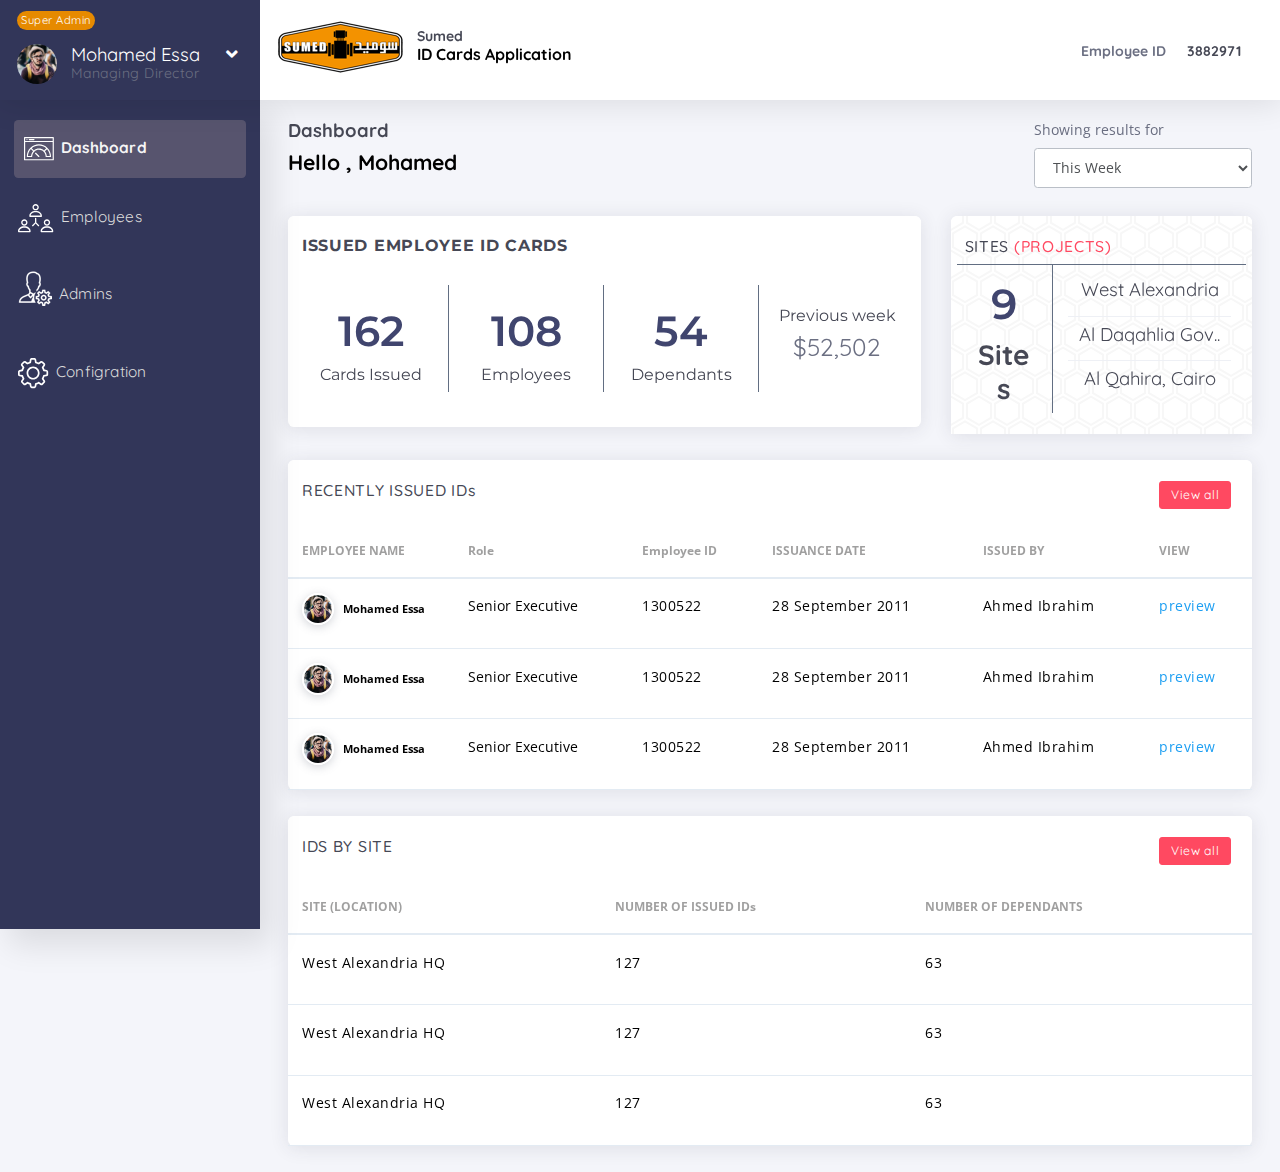
==== index.html @ d2840c63 "admin" ====
<!DOCTYPE html>
<html class="loading" lang="en" data-textdirection="ltr">
<!-- BEGIN: Head-->

<head>
    <meta http-equiv="Content-Type" content="text/html; charset=UTF-8">
    <meta http-equiv="X-UA-Compatible" content="IE=edge">
    <meta name="viewport" content="width=device-width, initial-scale=1.0, user-scalable=0, minimal-ui">
    <meta name="description" content="Modern admin is super flexible, powerful, clean &amp; modern responsive bootstrap 4 admin template with unlimited possibilities with bitcoin dashboard.">
    <meta name="keywords" content="admin template, modern admin template, dashboard template, flat admin template, responsive admin template, web app, crypto dashboard, bitcoin dashboard">
    <meta name="author" content="PIXINVENT">
    <title>Dashboard </title>
    <link rel="apple-touch-icon" href="images/ico/apple-icon-120.png">
    <link rel="shortcut icon" type="image/x-icon" href="images/ico/favicon.ico">
    <link href="https://fonts.googleapis.com/css?family=Open+Sans:300,300i,400,400i,600,600i,700,700i%7CQuicksand:300,400,500,700" rel="stylesheet">
    <link href="https://fonts.googleapis.com/css?family=Montserrat:400,700,800,900&display=swap" rel="stylesheet">
    <!-- BEGIN: Vendor CSS-->
    <link rel="stylesheet" type="text/css" href="css/vendors.min.css">
    <link rel="stylesheet" href="https://cdnjs.cloudflare.com/ajax/libs/font-awesome/5.11.2/css/all.min.css">
    <!-- END: Vendor CSS-->
    <link rel="icon" href="images/sumed.png">
    <!-- BEGIN: Theme CSS-->
    <link rel="stylesheet" type="text/css" href="css/bootstrap.css">
    <link rel="stylesheet" type="text/css" href="css/bootstrap-extended.css">
    <link rel="stylesheet" type="text/css" href="css/colors.css">
    <link rel="stylesheet" type="text/css" href="css/components.css">
    <link rel="stylesheet" href="css/style.css">
    <!-- END: Theme CSS-->

    <!-- BEGIN: Page CSS-->
    <link rel="stylesheet" type="text/css" href="css/vertical-menu-modern.css">
    <!-- END: Page CSS-->

</head>
<!-- END: Head-->

<!-- BEGIN: Body-->

<body class="vertical-layout vertical-menu-modern 2-columns   fixed-navbar" data-open="click" data-menu="vertical-menu-modern" data-col="2-columns">

    <!-- BEGIN: Header-->
    <nav class="header-navbar navbar-expand-lg navbar navbar-with-menu navbar-without-dd-arrow fixed-top navbar-semi-dark navbar-shadow">
        <div class="navbar-wrapper">
            <div class="navbar-header">
                <ul class="nav navbar-nav flex-row">
                    <li class="nav-item mobile-menu d-lg-none mr-auto"><a class="nav-link nav-menu-main menu-toggle hidden-xs" href="#"><i class="fa fa-align-justify"></i></a></li>
                    <li class="nav-item mr-auto">
                        <p class="badge bYellow">Super Admin</p>
                        <div class="media">
                            <img src="images/avat.jpg" class="mr-1 imgReduis" width="40px" height="40px">
                            <div class="media-body accountC">
                                <h4 class="mt-0 mb-0 text-white">Mohamed Essa 
                                    <span class="hideSm pl-2"><i class="fa fa-angle-down"></i></span>
                                </h4>
                              <p>Managing Director</p>
                            </div>
                        </div>
                    </li>
                    <li class="nav-item d-lg-none"><a class="nav-link open-navbar-container" data-toggle="collapse" data-target="#navbar-mobile"><i class="fa fa-angle-down"></i></a></li>
                </ul>
            </div>
            <div class="navbar-container content">
                <div class="collapse navbar-collapse" id="navbar-mobile">
                    <ul class="nav navbar-nav mr-auto float-left">
                        <li class="nav-item d-none d-lg-block">
                            <div class="media pt-2">
                                <img src="images/sumed.png" class="mr-1 img-fluid">
                                <div class="media-body hedDashborad">
                                    <h6 class="mt-1 mb-0 font-weight-bold">Sumed</h6>
                                    <h5 class="font-weight-bold txtBlack">ID Cards Application</h5>
                                </div>
                            </div>
                        </li>
                    </ul>
                    <ul class="nav navbar-nav float-right mt-3 px-2 pb-1">
                        <li class="font-weight-bold">Employee ID</li>
                        <li class="pl-2 font-weight-bold text-dark">3882971</li>
                    </ul>
                </div>
            </div>
        </div>
    </nav>
    <!-- END: Header-->


    <!-- BEGIN: Main Menu-->

    <div class="main-menu menu-fixed menu-dark menu-accordion menu-shadow" data-scroll-to-active="true">
        <div class="main-menu-content">
            <ul class="navigation navigation-main" id="main-menu-navigation" data-menu="menu-navigation">
                <li class="nav-item mAcount"><a href="index.html"><span class="menu-title"><i class="fa fa-user fa-lg"></i> My Profile</span></a></li>
                <li class="nav-item mAcount"><a href="index.html"><span class="menu-title"><i class="fa fa-cog fa-lg"></i> Account Setting</span></a></li>
                <li class="nav-item mAcount"><a href="index.html"><span class="menu-title"><i class="fa fa-sign-in-alt fa-lg"></i> Logout</span></a></li>
                <li class="nav-item mt-2 active"><a href="index.html" ><img src="images/dashboard.svg" class="pr-1 py-1"><span class="menu-title">Dashboard</span></a>
                </li>
                <li class="nav-item"><a href="employees.html" ><img src="images/employees.svg" class="pr-1 py-1"><span class="menu-title">Employees</span></a>
                </li>
                <li class="nav-item"><a href="admins.html" ><img src="images/admin.png" class="pr-1 pb-1"><span class="menu-title">Admins</span></a>
                </li>
                <li class="nav-item"><a href="configration.html" ><img src="images/configration.svg" class="pr-1 py-1"><span class="menu-title">Configration</span></a>
                </li>
            </ul>
        </div>
    </div>

    <!-- END: Main Menu-->
    <!-- BEGIN: Content-->
    <div class="app-content content mt-2">
        <div class="content-overlay"></div>
        <div class="content-wrapper">
            <div class="content-header row">
            </div>
            <div class="content-body">
                <!-- Revenue, Hit Rate & Deals -->
                <div class="row">
                    <div class="col-md-9 col-12">
                        <h4 class="font-weight-bold">Dashboard</h4>
                        <h3 class="font-weight-bold txtBlack">Hello , Mohamed</h3>
                    </div>
                    <div class="col-md-3">
                        <div class="form-group">
                            <label for="exampleInputEmail1">Showing results for</label>
                            <select class="form-control" id="exampleFormControlSelect1">
                                <option>This Week</option>
                                <option>This Month</option>
                            </select>
                        </div>
                    </div>
                </div>
                <div class="row pt-1">
                    <div class="col-xl-8 col-12">
                        <div class="card">
                            <div class="card-header">
                                <h5 class="card-title font-weight-bold">ISSUED EMPLOYEE ID CARDS</h5>
                            </div>
                            <div class="card-content collapse show pt-2">
                                <div class="card-body pt-0">
                                    <div class="row mb-1 text-center">
                                        <div class="col-6 col-md-3 border-right pt-2">
                                            <h1 class="numColor">162</h1>
                                            <h5>Cards Issued</h5>
                                        </div>
                                        <div class="col-6 col-md-3 border-right pt-2">
                                            <h2 class="numColor">108 </h2>
                                            <h5>Employees</h5>
                                        </div>
                                        <div class="col-6 col-md-3 border-right pt-2">
                                            <h2 class="numColor">54 </h2>
                                            <h5>Dependants</h5>
                                        </div>
                                        <div class="col-6 col-md-3 pt-2">
                                            <h5>Previous week</h5>
                                            <h2 class="text-muted">$52,502</h2>
                                        </div>
                                    </div>
                                </div>
                            </div>
                        </div>
                    </div>
                    <div class="col-xl-4 col-12">
                        <div class="row">
                            <div class="col-md-12 col-12">
                                <div class="card pull-up">
                                    <div class="card-header bg-hexagons">
                                        <h4 class="card-title">SITES  <span class="danger">(PROJECTS)</span></h4>
                                    </div>
                                    <div class="card-content collapse show bg-hexagons">
                                        <div class="card-body pt-0">
                                            <div class="row text-center border-top">
                                                <div class="col-4 col-md-4 border-right">
                                                   <h1 class="pt-1 numColor">9</h1>
                                                   <h1 class="pt-1 font-weight-bold">Sites</h1>
                                                </div>
                                                <div class="col-8 col-md-8">
                                                    <h4 class="border-bottom py-1">West Alexandria</h4>
                                                    <h4 class="border-bottom pb-1">Al Daqahlia Gov..</h4>
                                                    <h4>Al Qahira, Cairo</h4>
                                                 </div>
                                            </div>
                                        </div>
                                    </div>
                                </div>
                            </div>
                        </div>
                    </div>
                </div>
                <!--/ Revenue, Hit Rate & Deals -->

                <!-- Total earning & Recent Sales  -->
                <div class="row">

                    <div id="recent-sales" class="col-12 col-md-12">
                        <div class="card">
                            <div class="card-header">
                                <h4 class="card-title font-we">RECENTLY ISSUED IDs <a class="btn btn-sm btn-danger float-right" href="recentID.html" >View all</a></h4>   
                            </div>
                            <div class="card-content mt-1">
                                <div class="table-responsive">
                                    <table id="recent-orders" class="table table-hover table-xl mb-0">
                                        <thead>
                                            <tr>
                                                <th class="border-top-0">EMPLOYEE NAME</th>
                                                <th class="border-top-0">Role</th>
                                                <th class="border-top-0">Employee ID</th>
                                                <th class="border-top-0">ISSUANCE DATE</th>
                                                <th class="border-top-0">ISSUED BY</th>
                                                <th class="border-top-0">VIEW</th>
                                            </tr>
                                        </thead>
                                        <tbody>
                                            <tr>
                                                <td class="text-truncate p-1">
                                                    <ul class="list-unstyled users-list m-0">
                                                        <li data-toggle="tooltip" data-popup="tooltip-custom" data-original-title="Kimberly Simmons" class="avatar avatar-sm pull-up">
                                                            <img class="media-object rounded-circle" src="images/avat.jpg" alt="Avatar">
                                                        </li>
                                                        <li class="avatar avatar-sm pl-5">
                                                            <span class="txtBlack font-weight-bold">Mohamed Essa</span>
                                                        </li>
                                                    </ul>
                                                </td>
                                                <td class="text-truncate">Senior Executive</td>
                                                <td>
                                                    <p>1300522</p>
                                                </td>
                                                <td>
                                                  <p>28 September 2011</p>
                                                </td>
                                                <td>
                                                    <p>Ahmed Ibrahim</p>
                                                </td>
                                                <td>
                                                    <p><a href="#"> preview </a></p>
                                                </td>
                                            </tr>
                                            <tr>
                                                <td class="text-truncate p-1">
                                                    <ul class="list-unstyled users-list m-0">
                                                        <li data-toggle="tooltip" data-popup="tooltip-custom" data-original-title="Kimberly Simmons" class="avatar avatar-sm pull-up">
                                                            <img class="media-object rounded-circle" src="images/avat.jpg" alt="Avatar">
                                                        </li>
                                                        <li class="avatar avatar-sm pl-5">
                                                            <span class="txtBlack font-weight-bold">Mohamed Essa</span>
                                                        </li>
                                                    </ul>
                                                </td>
                                                <td class="text-truncate">Senior Executive</td>
                                                <td>
                                                    <p>1300522</p>
                                                </td>
                                                <td>
                                                  <p>28 September 2011</p>
                                                </td>
                                                <td>
                                                    <p>Ahmed Ibrahim</p>
                                                </td>
                                                <td>
                                                    <p><a href="#"> preview </a></p>
                                                </td>
                                            </tr>
                                            <tr>
                                                <td class="text-truncate p-1">
                                                    <ul class="list-unstyled users-list m-0">
                                                        <li data-toggle="tooltip" data-popup="tooltip-custom" data-original-title="Kimberly Simmons" class="avatar avatar-sm pull-up">
                                                            <img class="media-object rounded-circle" src="images/avat.jpg" alt="Avatar">
                                                        </li>
                                                        <li class="avatar avatar-sm pl-5">
                                                            <span class="txtBlack font-weight-bold">Mohamed Essa</span>
                                                        </li>
                                                    </ul>
                                                </td>
                                                <td class="text-truncate">Senior Executive</td>
                                                <td>
                                                    <p>1300522</p>
                                                </td>
                                                <td>
                                                  <p>28 September 2011</p>
                                                </td>
                                                <td>
                                                    <p>Ahmed Ibrahim</p>
                                                </td>
                                                <td>
                                                    <p><a href="#"> preview </a></p>
                                                </td>
                                            </tr>
                                        </tbody>
                                    </table>
                                </div>
                            </div>
                        </div>
                    </div>
                </div>
                <!--/ Total earning & Recent Sales  -->

                <!-- Analytics map based session -->
                <div class="row">

                    <div id="recent-sales" class="col-12 col-md-12">
                        <div class="card">
                            <div class="card-header">
                                <h4 class="card-title font-we"> IDS BY SITE <a class="btn btn-sm btn-danger float-right" href="locations.html" >View all</a></h4>   
                            </div>
                            <div class="card-content mt-1">
                                <div class="table-responsive">
                                    <table id="recent-orders" class="table table-hover table-xl mb-0">
                                        <thead>
                                            <tr>
                                                <th class="border-top-0">SITE (LOCATION)</th>
                                                <th class="border-top-0">NUMBER OF ISSUED IDs</th>
                                                <th class="border-top-0">NUMBER OF DEPENDANTS</th>
                                            </tr>
                                        </thead>
                                        <tbody>
                                            <tr>
                                                <td class="text-truncate"><p> West Alexandria HQ </p></td>
                                                <td><p>127</p></td>
                                                <td><p>63</p></td>
                                            </tr>
                                            <tr>
                                                <td class="text-truncate"><p> West Alexandria HQ </p></td>
                                                <td><p>127</p></td>
                                                <td><p>63</p></td>
                                            </tr>
                                            <tr>
                                                <td class="text-truncate"><p> West Alexandria HQ </p></td>
                                                <td><p>127</p></td>
                                                <td><p>63</p></td>
                                            </tr>
                                        </tbody>
                                    </table>
                                </div>
                            </div>
                        </div>
                    </div>
                </div>
                <!-- Analytics map based session -->

            </div>
        </div>
    </div>
    <!-- END: Content-->



    <!-- BEGIN: Vendor JS-->
    <script src="js/vendors.min.js"></script>
    <!-- BEGIN Vendor JS-->

    <!-- BEGIN: Page Vendor JS-->
    <script src="js/chart.min.js"></script>
    <script src="js/raphael-min.js"></script>
    <script src="js/morris.min.js"></script>
    <script src="js/jquery-jvectormap-2.0.3.min.js"></script>
    <script src="js/jquery-jvectormap-world-mill.js"></script>
    <!-- END: Page Vendor JS-->

    <!-- BEGIN: Theme JS-->
    <script src="js/app-menu.js"></script>
    <script src="js/app.js"></script>
    <!-- END: Theme JS-->

    <!-- BEGIN: Page JS-->
    <script src="js/scripts/pages/dashboard-sales.js"></script>
    <script src="js/file.js"></script>
    <!-- END: Page JS-->

</body>
<!-- END: Body-->

</html>
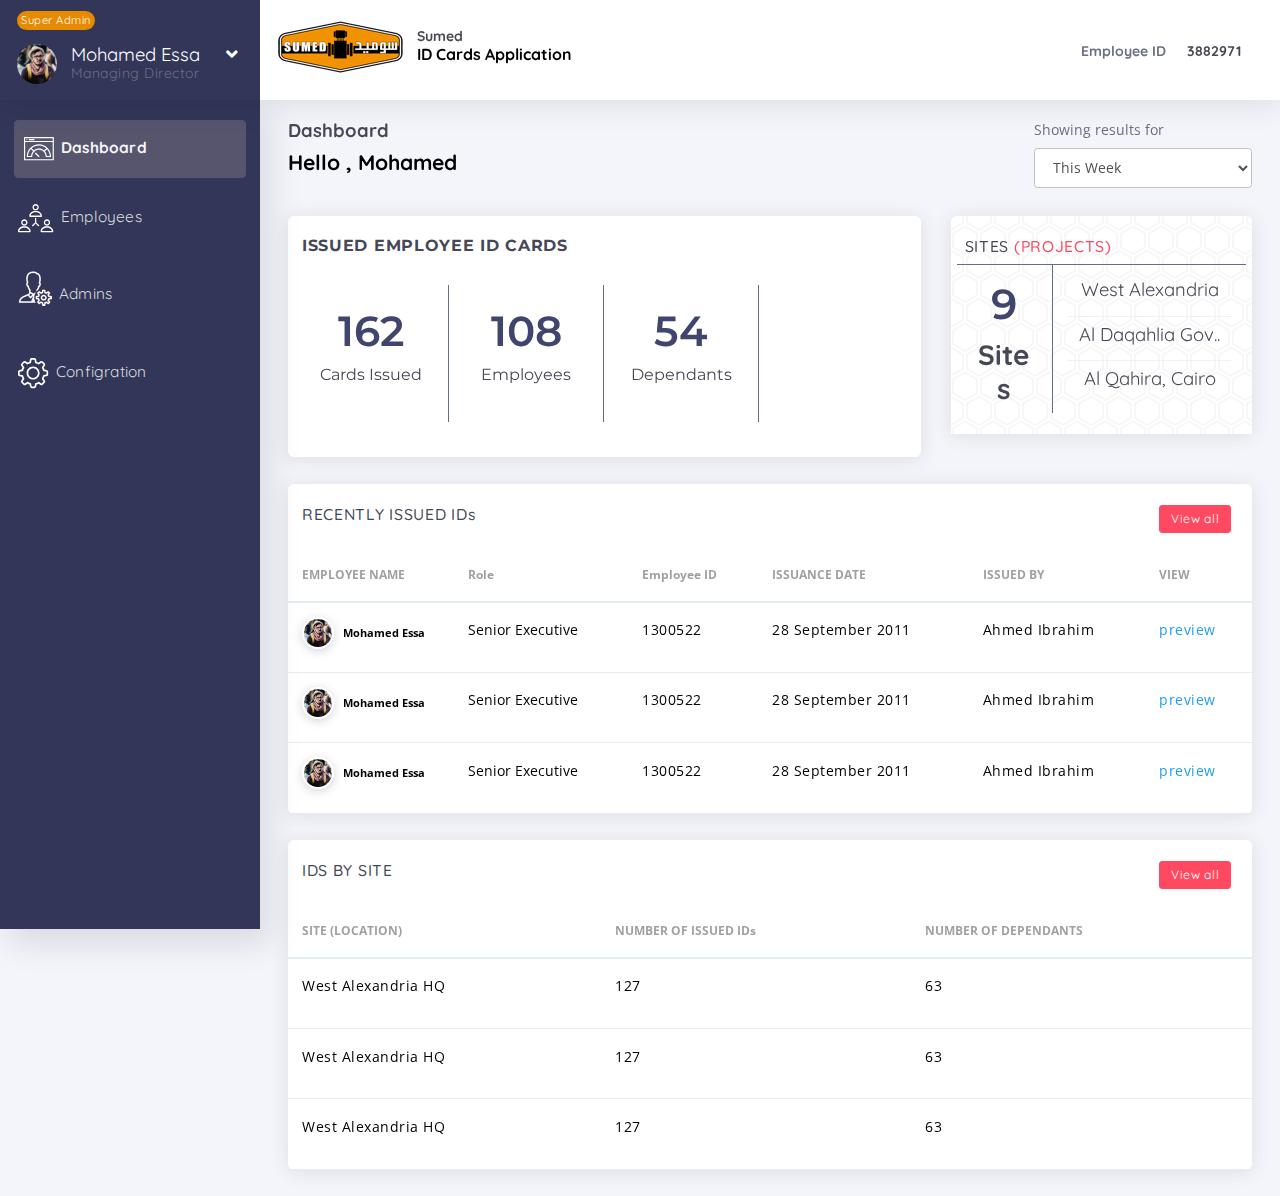
==== commit 26b30a41: "edit popup" ====
--- a/index.html
+++ b/index.html
@@ -150,8 +150,9 @@
                                             <h5>Dependants</h5>
                                         </div>
                                         <div class="col-6 col-md-3 pt-2">
-                                            <h5>Previous week</h5>
-                                            <h2 class="text-muted">$52,502</h2>
+                                            <div class="chartjs"><div class="chartjs-size-monitor"><div class="chartjs-size-monitor-expand"><div class=""></div></div><div class="chartjs-size-monitor-shrink"><div class=""></div></div></div>
+                                                <canvas id="hit-rate-doughnut" height="116" width="134" class="chartjs-render-monitor" style="display: block; width: 117px; height: 108px;"></canvas>
+                                            </div>
                                         </div>
                                     </div>
                                 </div>
--- a/css/style.css
+++ b/css/style.css
@@ -225,8 +225,15 @@
     border-radius: 30px;
     width:29px;
 }
+.fColor{
+    background-color: #323659;
+    border-radius:11px 11px 0px 0px !important;
+}
 .badgeY{
     color: orange;
+}
+.textED{
+    font-size: 0.9rem !important;
 }
 .bgGray{
     background-color: #eef0f5;
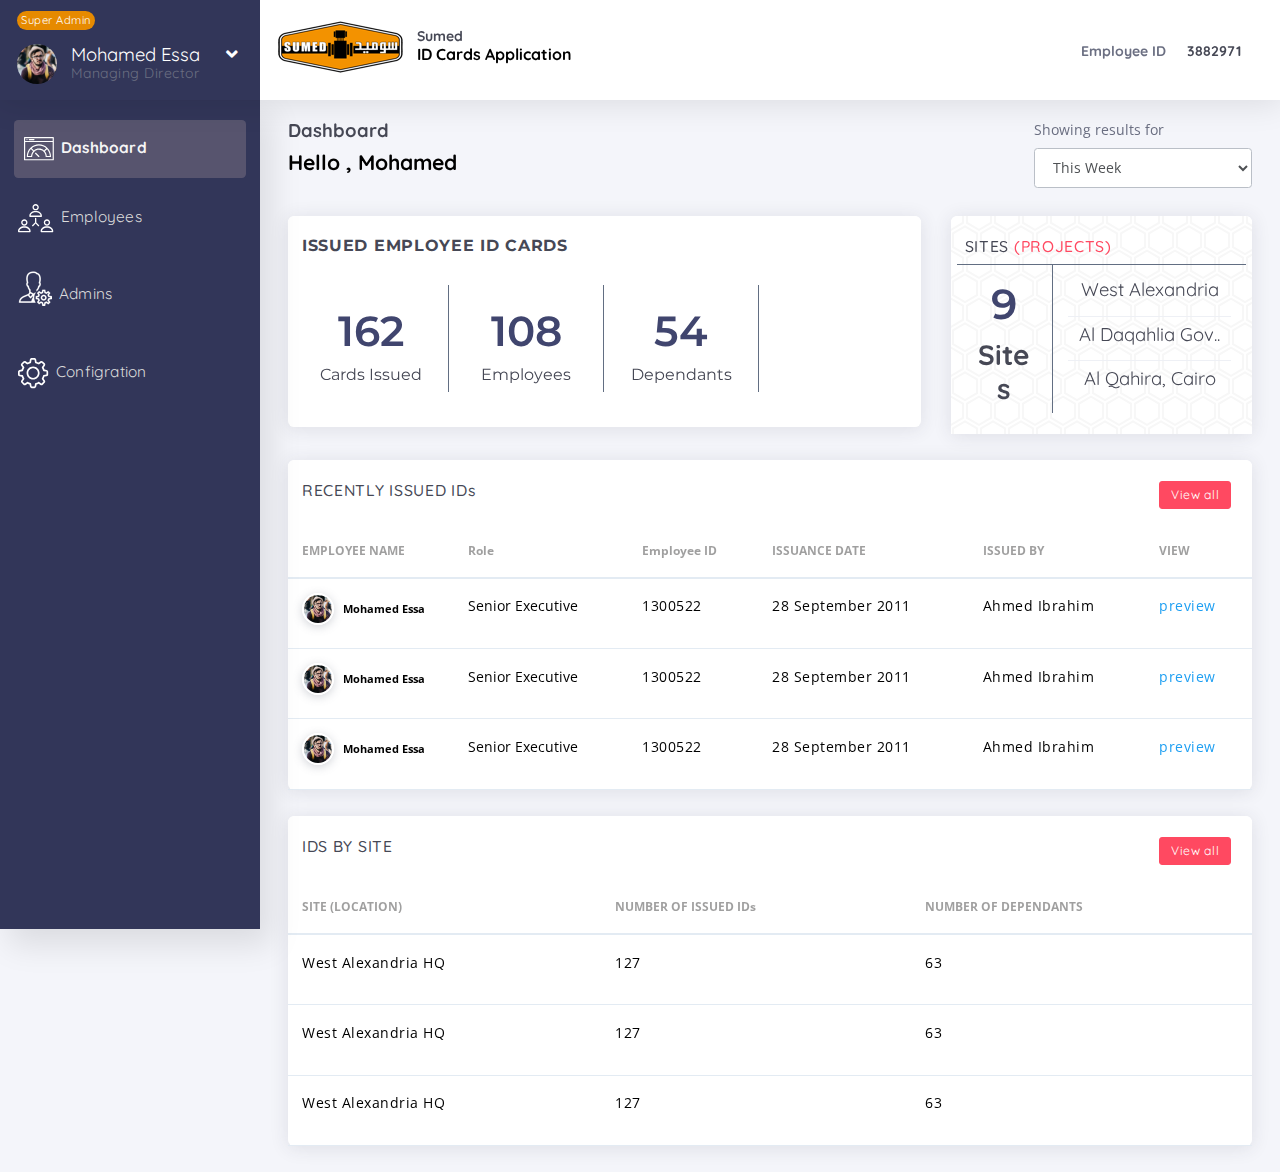
==== commit e89303c7: "edit updaes" ====
--- a/index.html
+++ b/index.html
@@ -150,9 +150,7 @@
                                             <h5>Dependants</h5>
                                         </div>
                                         <div class="col-6 col-md-3 pt-2">
-                                            <div class="chartjs"><div class="chartjs-size-monitor"><div class="chartjs-size-monitor-expand"><div class=""></div></div><div class="chartjs-size-monitor-shrink"><div class=""></div></div></div>
-                                                <canvas id="hit-rate-doughnut" height="116" width="134" class="chartjs-render-monitor" style="display: block; width: 117px; height: 108px;"></canvas>
-                                            </div>
+                                            
                                         </div>
                                     </div>
                                 </div>
@@ -362,7 +360,7 @@
     <!-- END: Theme JS-->
 
     <!-- BEGIN: Page JS-->
-    <script src="js/scripts/pages/dashboard-sales.js"></script>
+    <script src="js/dashboard-sales.js"></script>
     <script src="js/file.js"></script>
     <!-- END: Page JS-->
 
--- a/css/style.css
+++ b/css/style.css
@@ -237,6 +237,15 @@
 }
 .bgGray{
     background-color: #eef0f5;
+}
+.btnChange{
+    background-color: #323659;
+    color:white;
+}
+.btnChange:hover{
+    border-color:#323659;
+    color:#323659;
+    background-color:white;
 }
 .emGray,.emBlue,.emOrange,.emPrimary,.emInfo{
     border: none;
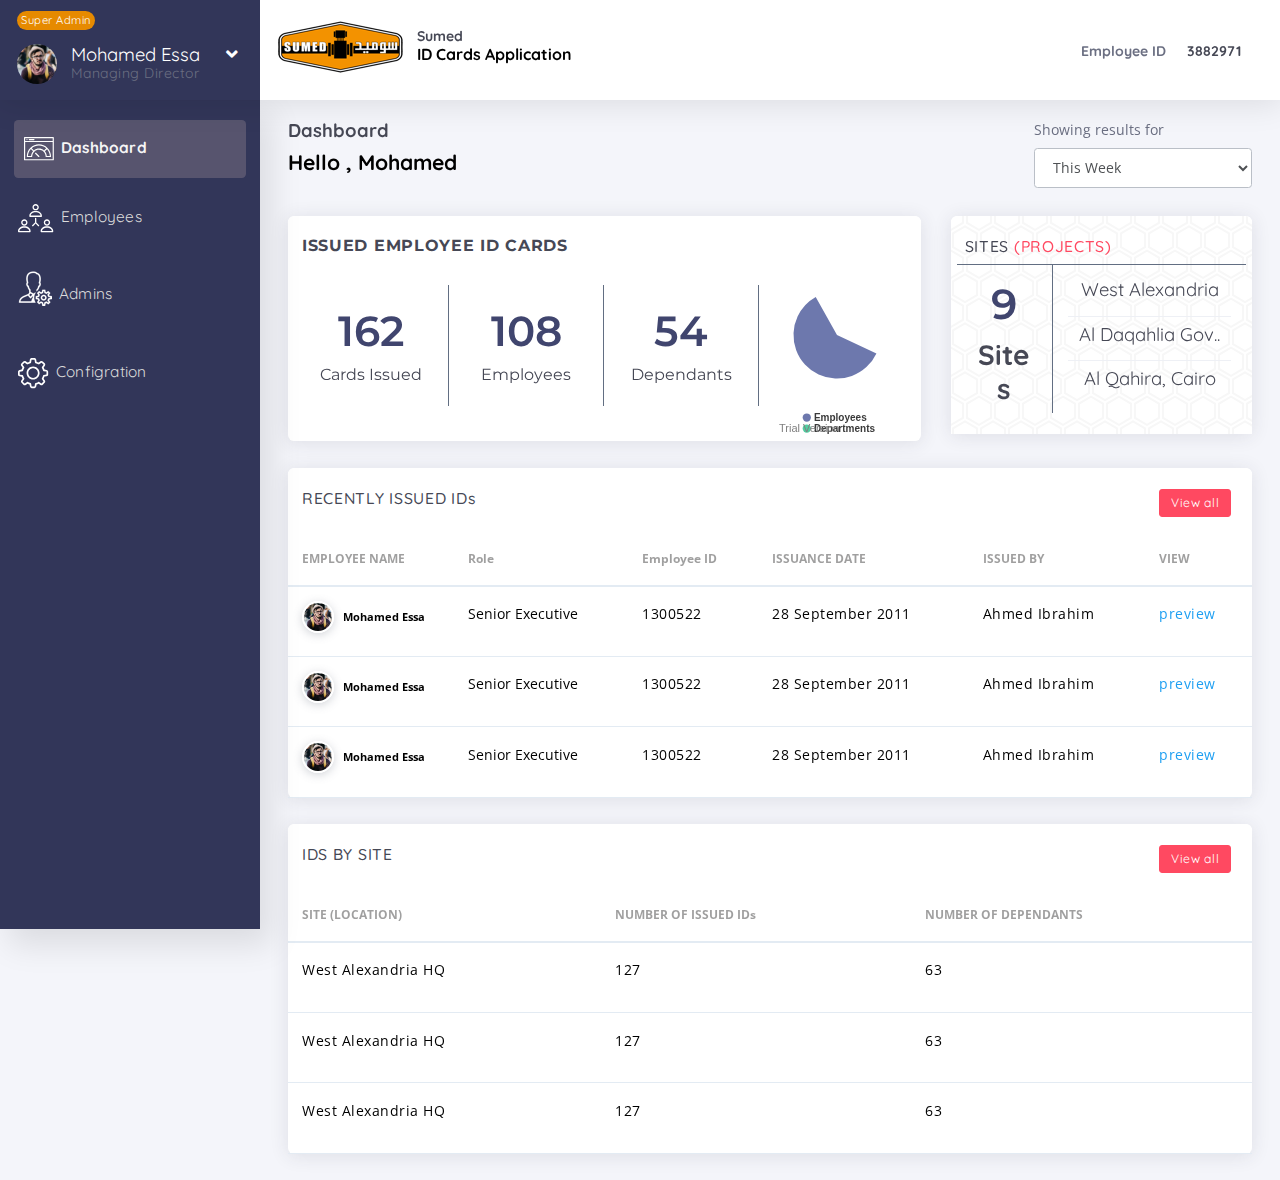
==== commit 654a4745: "last edit" ====
--- a/index.html
+++ b/index.html
@@ -150,7 +150,7 @@
                                             <h5>Dependants</h5>
                                         </div>
                                         <div class="col-6 col-md-3 pt-2">
-                                            
+                                            <div id="chartContainer" style="height: 170px; max-width: 120px; margin: -40px auto -30px auto;"></div>
                                         </div>
                                     </div>
                                 </div>
@@ -361,8 +361,34 @@
 
     <!-- BEGIN: Page JS-->
     <script src="js/dashboard-sales.js"></script>
+    <script src="js/canvasjs.min.js"></script>
     <script src="js/file.js"></script>
     <!-- END: Page JS-->
+    <script>
+        window.onload = function() {
+        
+        var chart = new CanvasJS.Chart("chartContainer", {
+            theme: "light2", // "light1", "light2", "dark1", "dark2"
+            exportEnabled: true,
+            animationEnabled: true,
+            data: [{
+                type: "pie",
+                startAngle: 25,
+                toolTipContent: "<b>{label}</b>: {y}%",
+                showInLegend: "true",
+                legendText: "{label}",
+                indexLabelFontSize: 16,
+                indexLabel: "{label} - {y}%",
+                dataPoints: [
+                    { y: 51.08, label: "Employees" },
+                    { y: 27.34, label: " Departments " }
+                ]
+            }]
+        });
+        chart.render();
+        
+        }
+        </script>
 
 </body>
 <!-- END: Body-->
--- a/css/style.css
+++ b/css/style.css
@@ -269,6 +269,76 @@
 }
 .emInfo{
     background-color: burlywood;
+}
+.contentImg2{
+    position: relative;
+}
+.bottom-left {
+    position: absolute;
+    bottom: 24%;
+    color: black;
+    font-size: 8px;
+    font-weight: bold;
+    left: 40%;
+}
+.bottom-right {
+    position: absolute;
+    bottom: 24%;
+    color: black;
+    font-size: 8px;
+    font-weight: bold;
+    left: 68%;
+}
+.top-left {
+    position: absolute;
+    top: 37%;
+    left: 9%;
+    width: 103px;
+    height: 103px;
+    border-radius: 5px 5px 0 0;
+}
+.bottomL {
+    position: absolute;
+    bottom: 13%;
+    color: black;
+    font-size: 8px;
+    font-weight: bold;
+    left: 40%;
+}
+.bottom-left2 {
+    position: absolute;
+    bottom: 30%;
+    color: black;
+    font-size: 8px;
+    font-weight: bold;
+    left: 39%;
+}
+.bottom-right2 {
+    position: absolute;
+    bottom: 30%;
+    color: black;
+    font-size: 8px;
+    font-weight: bold;
+    left: 70%;
+}
+.top-left2 {
+    position: absolute;
+    top: 17%;
+    left: 5%;
+    width: 102px;
+    height: 102px;
+    border-radius: 5px 5px 0 0;
+}
+.canvasjs-chart-credit , .canvasjs-chart-toolbar{
+    display: none;
+}
+.bottomL2 {
+    position: absolute;
+    bottom: 15%;
+    color: black;
+    font-size: 8px;
+    font-weight: bold;
+    left: 39%;
 }
 /* ==================================================== */
 
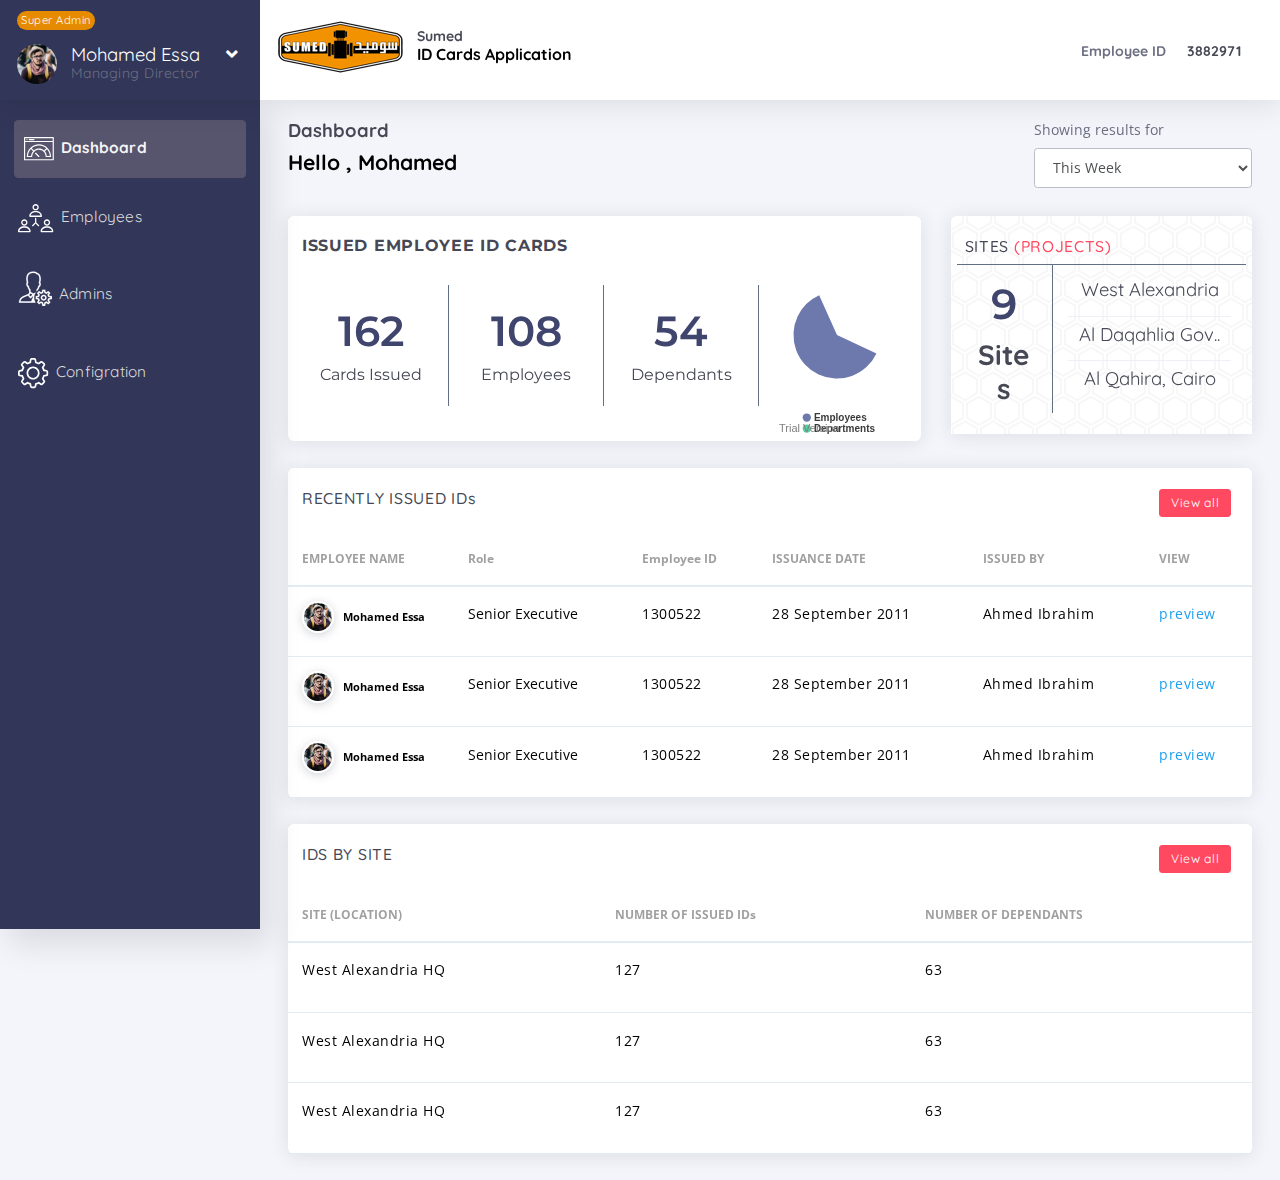
==== commit 0dd2f879: "moda" ====
--- a/index.html
+++ b/index.html
@@ -380,8 +380,8 @@
                 indexLabelFontSize: 16,
                 indexLabel: "{label} - {y}%",
                 dataPoints: [
-                    { y: 51.08, label: "Employees" },
-                    { y: 27.34, label: " Departments " }
+                    { y: 77.08, label: "Employees" },
+                    { y: 18.98, label: " Departments " }
                 ]
             }]
         });
--- a/css/style.css
+++ b/css/style.css
@@ -56,7 +56,7 @@
     height: 52px;
 }
 .imgLogin{
-    margin-top: -3px;
+    margin-top: 5rem;
     max-height: 510px;
 }
 .btnDark{
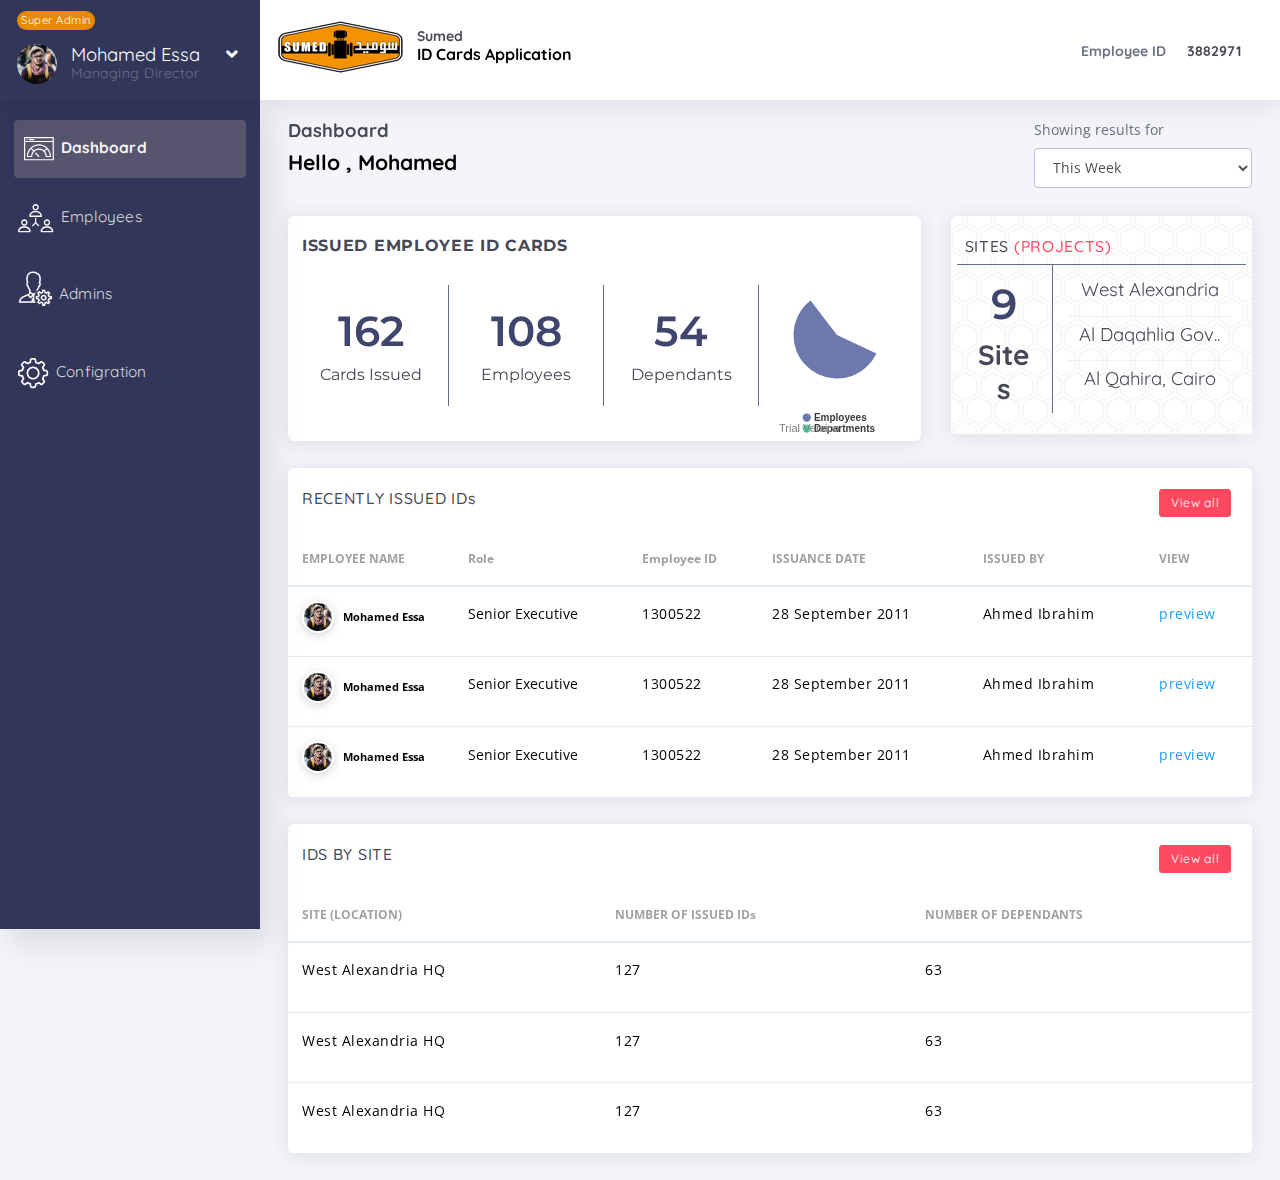
==== commit 755183a0: "edits" ====
--- a/index.html
+++ b/index.html
@@ -89,7 +89,7 @@
     <div class="main-menu menu-fixed menu-dark menu-accordion menu-shadow" data-scroll-to-active="true">
         <div class="main-menu-content">
             <ul class="navigation navigation-main" id="main-menu-navigation" data-menu="menu-navigation">
-                <li class="nav-item mAcount"><a href="index.html"><span class="menu-title"><i class="fa fa-user fa-lg"></i> My Profile</span></a></li>
+                <li class="nav-item mAcount"><a href="edit.html"><span class="menu-title"><i class="fa fa-user fa-lg"></i> My Profile</span></a></li>
                 <li class="nav-item mAcount"><a href="index.html"><span class="menu-title"><i class="fa fa-cog fa-lg"></i> Account Setting</span></a></li>
                 <li class="nav-item mAcount"><a href="index.html"><span class="menu-title"><i class="fa fa-sign-in-alt fa-lg"></i> Logout</span></a></li>
                 <li class="nav-item mt-2 active"><a href="index.html" ><img src="images/dashboard.svg" class="pr-1 py-1"><span class="menu-title">Dashboard</span></a>
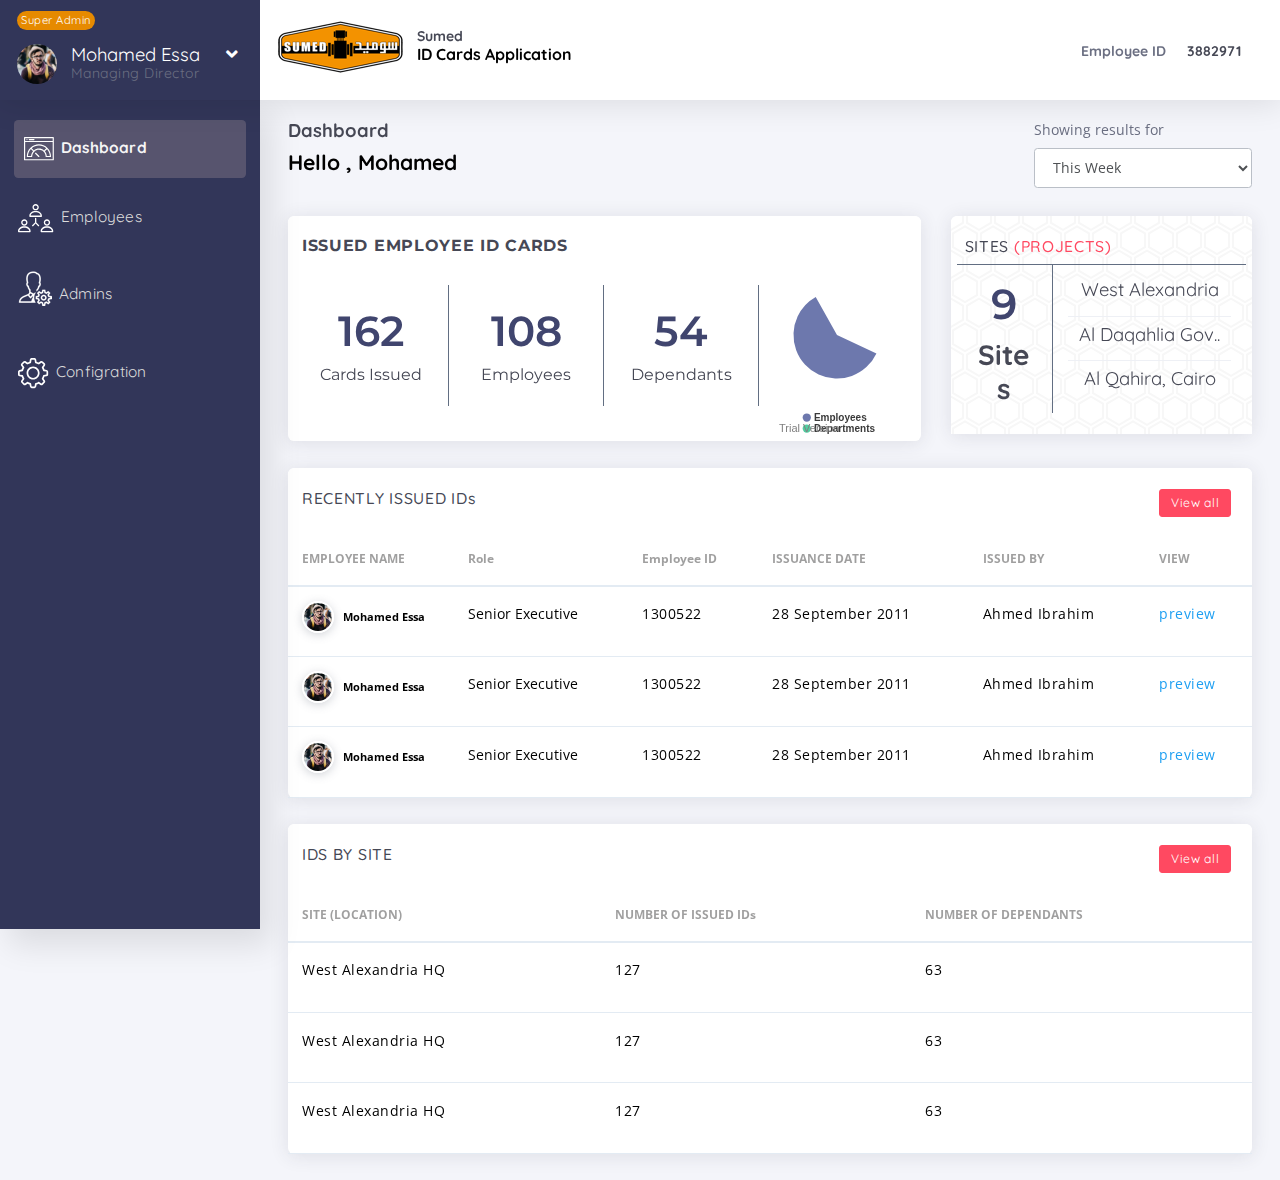
==== commit 13642f7d: "edits last" ====
--- a/index.html
+++ b/index.html
@@ -90,7 +90,6 @@
         <div class="main-menu-content">
             <ul class="navigation navigation-main" id="main-menu-navigation" data-menu="menu-navigation">
                 <li class="nav-item mAcount"><a href="edit.html"><span class="menu-title"><i class="fa fa-user fa-lg"></i> My Profile</span></a></li>
-                <li class="nav-item mAcount"><a href="index.html"><span class="menu-title"><i class="fa fa-cog fa-lg"></i> Account Setting</span></a></li>
                 <li class="nav-item mAcount"><a href="index.html"><span class="menu-title"><i class="fa fa-sign-in-alt fa-lg"></i> Logout</span></a></li>
                 <li class="nav-item mt-2 active"><a href="index.html" ><img src="images/dashboard.svg" class="pr-1 py-1"><span class="menu-title">Dashboard</span></a>
                 </li>
--- a/css/style.css
+++ b/css/style.css
@@ -160,8 +160,8 @@
 }
 .btnPrint{
     background-color: white;
-    height: 3.4rem;
     font-weight:bold;
+    min-height: 3.4rem;
     font-size: 1rem;
     background-color: #f4f5fa;
     border: 2px solid gray;
@@ -426,6 +426,9 @@
     .dropDM{
         width:100%;
     }
+    .btnPrint{
+        height: 3rem;
+    }
 }
 @media screen and (max-width:800px){
    
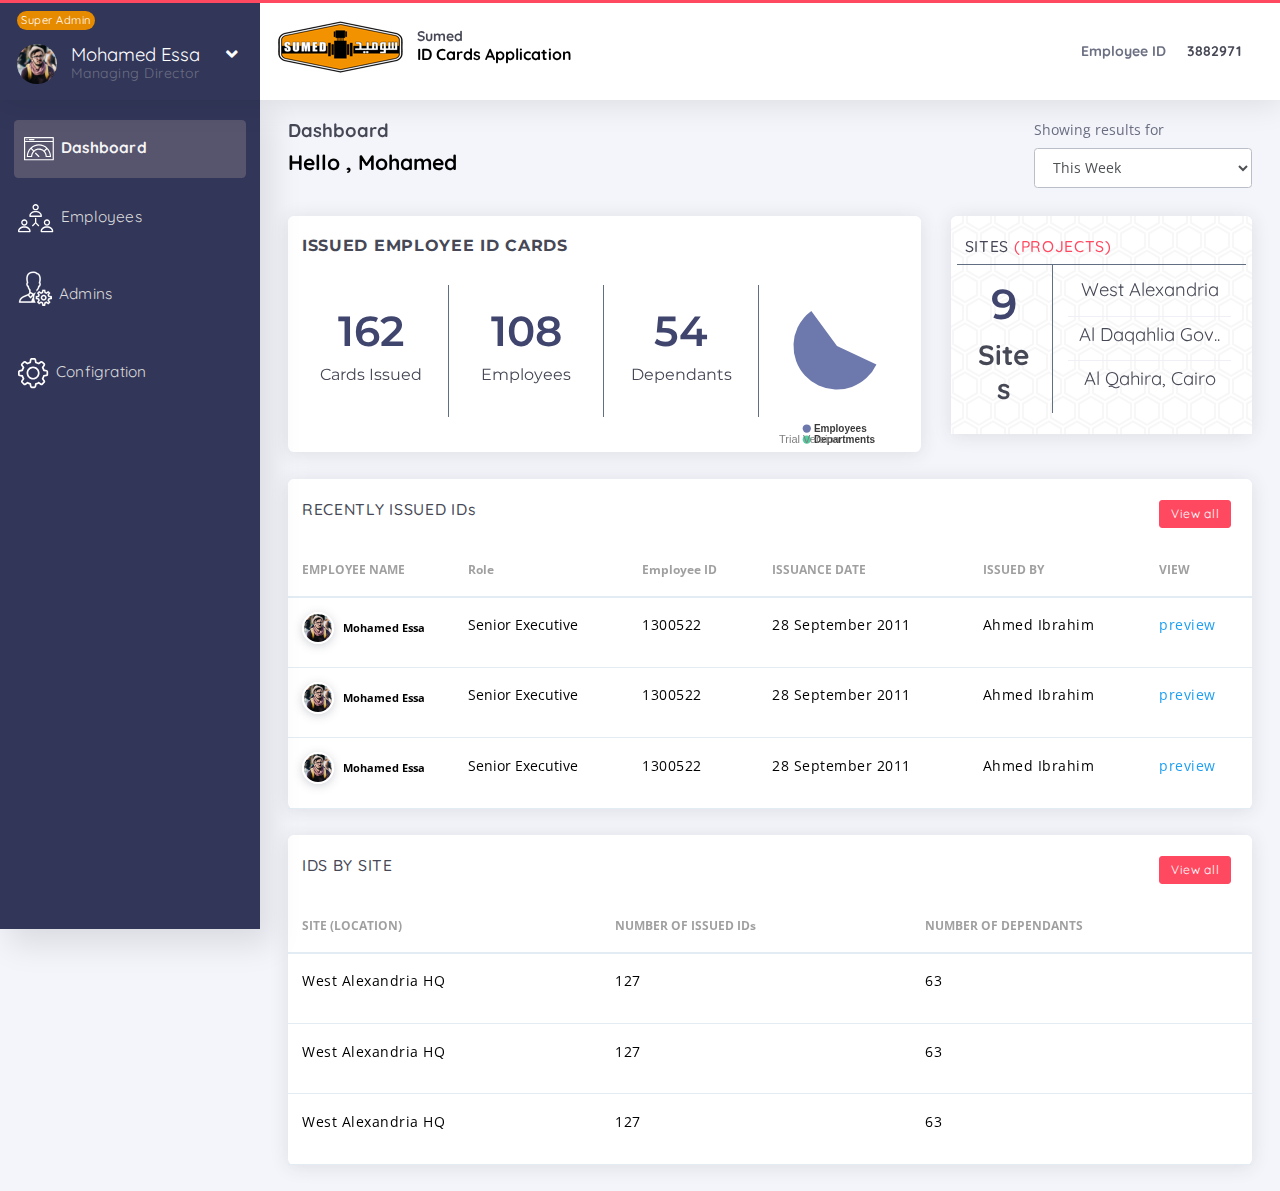
==== commit 553e3011: "edit essa" ====
--- a/index.html
+++ b/index.html
@@ -149,7 +149,7 @@
                                             <h5>Dependants</h5>
                                         </div>
                                         <div class="col-6 col-md-3 pt-2">
-                                            <div id="chartContainer" style="height: 170px; max-width: 120px; margin: -40px auto -30px auto;"></div>
+                                            <div id="chartContainer" style="height: 170px; max-width: 120px; margin: -29px  auto -30px auto;"></div>
                                         </div>
                                     </div>
                                 </div>
--- a/css/style.css
+++ b/css/style.css
@@ -326,7 +326,7 @@
     top: 17%;
     left: 5%;
     width: 102px;
-    height: 102px;
+    height: 110px;
     border-radius: 5px 5px 0 0;
 }
 .canvasjs-chart-credit , .canvasjs-chart-toolbar{
@@ -422,14 +422,7 @@
         padding: 2rem 0.5rem;
     }
 }
-@media screen and (max-width:500px){
-    .dropDM{
-        width:100%;
-    }
-    .btnPrint{
-        height: 3rem;
-    }
-}
+
 @media screen and (max-width:800px){
    
     .mAcount{
@@ -440,4 +433,90 @@
     .dropDM{
         width:371px;
     }
+}
+
+@media screen and (min-width:1400px){
+    .top-left2 {
+        top: 19%;
+        left: 5%;
+        width: 120px;
+        height: 120px;
+    }
+}
+@media screen and (min-width:1600px){
+    .top-left2 {
+        top: 19%;
+        left: 5%;
+        width: 145px;
+        height: 145px;
+        border-radius: 5px 5px 0 0;
+    }
+}
+@media screen and (max-width:1124px){
+    .top-left2 {
+        position: absolute;
+        top: 18%;
+        left: 6%;
+        width: 72px;
+        height: 72px;
+        border-radius: 5px 5px 0 0;
+    }
+}
+@media screen and (max-width:500px){
+    .dropDM{
+        width:100%;
+    }
+    .btnPrint{
+        height: 3rem;
+    }
+    .top-left2 {
+        position: absolute;
+        top: 17%;
+        left: 4%;
+        width: 120px;
+        height: 120px;
+        border-radius: 5px 5px 0 0;
+    }
+}
+@media screen and (min-width:321px) and (max-width:375px){
+    .top-left2 {
+        position: absolute;
+        top: 17%;
+        left: 3%;
+        width: 110px;
+        height: 120px;
+        border-radius: 5px 5px 0 0;
+    }
+    .top-left{
+        position: absolute;
+        top: 40%;
+        left: 9%;
+        width: 80px;
+        height: 80px;
+        border-radius: 5px 5px 0 0;
+    }
+    .bottom-left,.bottom-right{
+        bottom: 23%;
+    }
+}
+@media screen and (min-width:550px) and (max-width:770px){
+    .top-left2 {
+        position: absolute;
+        top: 17%;
+        left: 3%;
+        width: 80px;
+        height: 80px;
+        border-radius: 5px 5px 0 0;
+    }
+}
+
+@media screen and (min-width:320px) and (max-width:321px){
+    .top-left2 {
+        position: absolute;
+        top: 17%;
+        left: 4%;
+        width: 90px;
+        height: 80px;
+        border-radius: 5px 5px 0 0;
+    }
 }